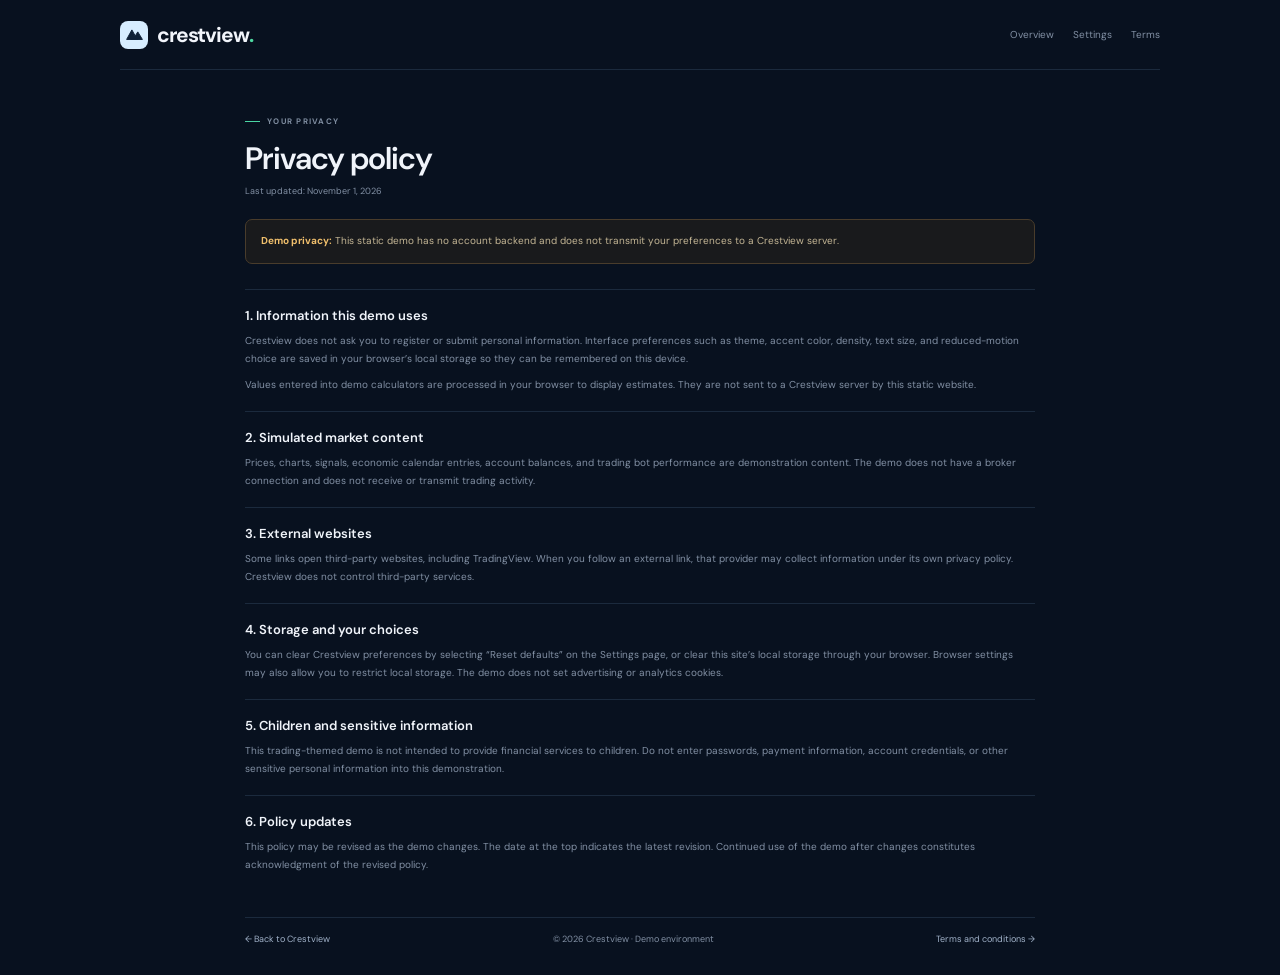
==== privacy.html @ 47ad10ec "Add files via upload" ====
<!DOCTYPE html>
<html lang="en">
<head><meta charset="UTF-8"><meta name="viewport" content="width=device-width, initial-scale=1.0"><meta name="theme-color" content="#08111f"><meta name="description" content="Crestview demo website privacy policy."><title>Privacy Policy — Crestview</title><link rel="preconnect" href="https://fonts.googleapis.com"><link rel="preconnect" href="https://fonts.gstatic.com" crossorigin><link href="https://fonts.googleapis.com/css2?family=DM+Mono:wght@400;500&family=DM+Sans:wght@400;500;600;700&display=swap" rel="stylesheet"><link rel="stylesheet" href="styles.css"><link rel="stylesheet" href="pages.css"><script src="theme.js"></script></head>
<body class="legal-page"><header class="legal-header"><a class="brand" href="index.html"><span class="brand-mark" aria-hidden="true"><svg viewBox="0 0 32 32"><path d="M4 23.5 12 9l5.1 9.1L21 12l7 11.5H4Z"/><path d="M10 23.5h12"/></svg></span><span>crestview<span class="brand-period">.</span></span></a><nav aria-label="Legal navigation"><a href="index.html">Overview</a><a href="settings.html">Settings</a><a href="terms.html">Terms</a></nav></header><main class="legal-content"><div class="eyebrow"><span class="eyebrow-line"></span> YOUR PRIVACY</div><h1>Privacy policy</h1><p class="legal-updated">Last updated: November 1, 2026</p><div class="legal-notice"><strong>Demo privacy:</strong> This static demo has no account backend and does not transmit your preferences to a Crestview server.</div>
<section><h2>1. Information this demo uses</h2><p>Crestview does not ask you to register or submit personal information. Interface preferences such as theme, accent color, density, text size, and reduced-motion choice are saved in your browser’s local storage so they can be remembered on this device.</p><p>Values entered into demo calculators are processed in your browser to display estimates. They are not sent to a Crestview server by this static website.</p></section>
<section><h2>2. Simulated market content</h2><p>Prices, charts, signals, economic calendar entries, account balances, and trading bot performance are demonstration content. The demo does not have a broker connection and does not receive or transmit trading activity.</p></section>
<section><h2>3. External websites</h2><p>Some links open third-party websites, including TradingView. When you follow an external link, that provider may collect information under its own privacy policy. Crestview does not control third-party services.</p></section>
<section><h2>4. Storage and your choices</h2><p>You can clear Crestview preferences by selecting “Reset defaults” on the Settings page, or clear this site’s local storage through your browser. Browser settings may also allow you to restrict local storage. The demo does not set advertising or analytics cookies.</p></section>
<section><h2>5. Children and sensitive information</h2><p>This trading-themed demo is not intended to provide financial services to children. Do not enter passwords, payment information, account credentials, or other sensitive personal information into this demonstration.</p></section>
<section><h2>6. Policy updates</h2><p>This policy may be revised as the demo changes. The date at the top indicates the latest revision. Continued use of the demo after changes constitutes acknowledgment of the revised policy.</p></section>
<footer class="legal-footer"><a href="index.html">← Back to Crestview</a><span>© 2026 Crestview · Demo environment</span><a href="terms.html">Terms and conditions →</a></footer></main></body></html>
---- styles.css ----
@font-face {
  font-family: "Oceanwide";
  src: local("Oceanwide"), local("Oceanwide Regular");
  font-style: normal;
  font-weight: 100 900;
  font-display: swap;
}

:root {
  color-scheme: dark;
  --page: #08111f;
  --sidebar: #0a1422;
  --panel: #0e1929;
  --panel-raised: #111f31;
  --border: #1b2a3d;
  --text: #f0f4fa;
  --muted: #8290a4;
  --subtle: #5e6d80;
  --green: #39d6a0;
  --red: #ff7180;
  --blue: #7999ff;
  --violet: #ad8bff;
  --accent: #51d6a6;
  --chart-grid: rgba(120,140,165,.16);
  --font-scale: 1;
  font-family: "Oceanwide", "DM Sans", sans-serif;
  font-synthesis: none;
  text-rendering: optimizeLegibility;
}

* { box-sizing: border-box; }
html { min-width: 320px; scroll-behavior: smooth; scroll-padding-top: 24px; }
body { margin: 0; background: var(--page); color: var(--text); font-size: calc(13px * var(--font-scale)); -webkit-font-smoothing: antialiased; }
button, input, select { font: inherit; }
button { color: inherit; }
a { color: inherit; text-decoration: none; }
button:focus-visible, a:focus-visible, input:focus-visible, select:focus-visible { outline: 2px solid #6c8fff; outline-offset: 3px; }

.app-shell { min-height: 100vh; }
.sidebar { position: fixed; inset: 0 auto 0 0; z-index: 20; display: flex; flex-direction: column; width: 248px; overflow-x: hidden; overflow-y: auto; overscroll-behavior-y: contain; -webkit-overflow-scrolling: touch; padding: 27px 16px 13px; border-right: 1px solid #172437; background: var(--sidebar); }
.brand { display: flex; align-items: center; gap: 9px; width: fit-content; margin: 0 0 44px 7px; color: #f2f5fb; font-size: 21px; font-weight: 700; letter-spacing: -1.15px; }
.brand-mark { display: grid; width: 28px; height: 28px; place-items: center; border-radius: 8px; background: #d7edff; }
.brand-mark svg { width: 21px; fill: #102137; stroke: #102137; stroke-width: 1.5; stroke-linejoin: round; }
.brand-mark svg path:last-child { fill: none; stroke-width: 1.2; }
.brand-period { color: #4ed9a2; }
.workspace-label, .section-kicker, .card-heading, .eyebrow { color: #7f8da0; font-size: 9px; font-weight: 700; letter-spacing: 1.05px; }
.workspace-label { display: flex; justify-content: space-between; align-items: center; padding: 0 10px; }
.side-nav { display: grid; gap: 4px; margin: 12px 0 23px; }
.nav-link { position: relative; display: flex; align-items: center; gap: 12px; height: 39px; padding: 0 11px; border-radius: 7px; color: #8997aa; font-size: 12px; transition: background .18s, color .18s; }
.nav-link:hover, .nav-link.active { background: #142237; color: #f0f4fb; }
.nav-link.active::before { position: absolute; top: 10px; bottom: 10px; left: 0; width: 2px; border-radius: 3px; background: var(--accent); content: ""; }
.nav-icon { display: grid; width: 16px; place-items: center; color: #8797ab; font-size: 16px; }
.nav-link.active .nav-icon { color: var(--accent); }
.nav-count { margin-left: auto; padding: 2px 6px; border-radius: 9px; background: #1b2c43; color: #a7b3c2; font-size: 10px; }
.nav-dot { width: 5px; height: 5px; margin-left: auto; border-radius: 50%; background: #52d8a6; }
.sidebar-divider { height: 1px; margin: 0 7px 21px; background: #1b2a3d; }
.watch-add, .more-button { border: 0; background: none; color: #8392a6; cursor: pointer; font-size: 17px; }
.side-watchlist { display: grid; gap: 4px; margin-top: 9px; }
.watch-item { display: flex; align-items: center; gap: 9px; width: 100%; padding: 8px 7px; border: 0; border-radius: 7px; background: transparent; text-align: left; cursor: pointer; }
.watch-item:hover, .watch-item.selected { background: #121f31; }
.currency-icon { display: grid; flex: 0 0 29px; width: 29px; height: 29px; place-items: center; border: 1px solid rgba(255,255,255,.07); border-radius: 50%; font-family: "DM Sans", sans-serif; font-size: 13px; font-weight: 700; }
.currency-icon.blue { background: #162d4d; color: #8db4ff; }
.currency-icon.purple { background: #302441; color: #d1a2fc; }
.currency-icon.gold { background: #3a3020; color: #f4c767; font-size: 10px; }
.currency-icon.orange { background: #3a2a20; color: #ffa65a; }
.watch-copy { display: grid; gap: 3px; min-width: 0; }
.watch-copy strong { font-size: 11px; font-weight: 600; }
.watch-copy small { overflow: hidden; color: #748399; font-size: 9px; text-overflow: ellipsis; white-space: nowrap; }
.watch-price { margin-left: auto; color: #9daabc; font-family: "DM Mono", monospace; font-size: 10px; }
.sidebar-spacer { flex: 1 0 22px; }
.plan-card { padding: 14px 13px 13px; border: 1px solid #263857; border-radius: 9px; background: radial-gradient(ellipse at 100% 0, #263355 0, #142238 52%, #111d2d 100%); }
.plan-top { display: flex; align-items: center; gap: 6px; color: #a9b5d3; font-size: 8px; font-weight: 700; letter-spacing: 1px; }
.plan-spark { color: #b7a0ff; font-size: 14px; }
.plan-card p { margin: 10px 0 12px; color: #eef0f7; font-size: 12px; font-weight: 600; line-height: 1.5; }
.plan-button { display: flex; justify-content: space-between; width: 100%; padding: 8px 9px; border: 1px solid #425072; border-radius: 5px; background: #202c47; color: #e4e7f2; font-size: 10px; cursor: pointer; }
.profile-button { display: flex; align-items: center; gap: 9px; margin-top: 12px; padding: 9px 5px; border: 0; border-top: 1px solid #1b2a3d; background: transparent; text-align: left; cursor: pointer; }
.avatar, .top-avatar { display: grid; flex: 0 0 31px; width: 31px; height: 31px; place-items: center; border-radius: 50%; background: linear-gradient(140deg, #5c718c, #293d59); color: #e8f0fa; font-size: 10px; font-weight: 700; }
.profile-copy { display: grid; gap: 3px; }
.profile-copy strong { font-size: 10px; font-weight: 600; }
.profile-copy small { color: #8190a4; font-size: 9px; }
.profile-menu { margin-left: auto; color: #91a0b3; font-size: 20px; letter-spacing: 1px; }

.main-content { min-height: 100vh; margin-left: 248px; }
.topbar { position: sticky; top: 0; z-index: 10; display: flex; align-items: center; justify-content: space-between; height: 61px; padding: 0 34px; border-bottom: 1px solid #172437; background: rgba(8,17,31,.94); backdrop-filter: blur(12px); }
.breadcrumb { color: #8090a4; font-size: 11px; }
.breadcrumb span { padding: 0 9px; color: #415168; }
.breadcrumb strong { color: #e5eaf2; font-weight: 500; }
.topbar-actions { display: flex; align-items: center; gap: 19px; }
.market-status { display: flex; align-items: center; gap: 7px; color: #9ba9b9; font-size: 10px; }
.live-pulse { position: relative; width: 6px; height: 6px; border-radius: 50%; background: #40d6a2; }
.live-pulse::after { position: absolute; inset: -3px; border: 1px solid rgba(64,214,162,.35); border-radius: 50%; content: ""; animation: pulse 2s infinite; }
.demo-pulse { width: 6px; height: 6px; border-radius: 50%; background: #e6b45e; }
@keyframes pulse { 0% { transform: scale(.7); opacity: .8; } 100% { transform: scale(1.7); opacity: 0; } }
.icon-button { position: relative; border: 0; background: transparent; color: #a1afc0; font-size: 18px; cursor: pointer; }
.notification-badge { position: absolute; top: 1px; right: 0; width: 5px; height: 5px; border-radius: 50%; background: #ff7284; }
.top-avatar { width: 27px; height: 27px; min-width: 27px; border: 1px solid #51637c; cursor: pointer; }
.mobile-menu { display: none; border: 0; background: transparent; color: var(--text); font-size: 19px; }
.page-content { max-width: 1540px; margin: 0 auto; padding: 31px 34px 18px; }
.page-heading { display: flex; align-items: center; justify-content: space-between; margin-bottom: 22px; }
.eyebrow { display: flex; align-items: center; gap: 7px; font-size: 8px; letter-spacing: 1.25px; }
.eyebrow-line { width: 15px; height: 1px; background: #4ad6a4; }
h1, h2, h3, p { margin-top: 0; }
h1 { margin: 9px 0 6px; font-size: clamp(24px, 2.3vw, 29px); font-weight: 600; letter-spacing: -1.1px; }
.wave { color: #d5ad72; font-size: 19px; }
.subtitle { margin: 0; color: #8290a4; font-size: 11px; }
.outline-button { display: flex; align-items: center; gap: 8px; padding: 9px 12px; border: 1px solid #283951; border-radius: 6px; background: #101c2c; color: #bac5d2; font-size: 10px; cursor: pointer; transition: background .2s, border-color .2s; }
.outline-button:hover { border-color: #506688; background: #16243a; }
.refresh-icon { font-size: 15px; }
.summary-grid { display: grid; grid-template-columns: 1.25fr 1fr 1fr 1fr; gap: 12px; margin-bottom: 15px; }
.summary-card, .panel { min-width: 0; border: 1px solid var(--border); border-radius: 9px; background: var(--panel); }
.summary-card { position: relative; overflow: hidden; min-height: 128px; padding: 15px 16px; }
.balance-card { background: linear-gradient(115deg, #102436, #0e1929 74%); }
.card-heading { display: flex; align-items: center; justify-content: space-between; font-size: 8px; letter-spacing: .9px; }
.more-button { padding: 0 2px; line-height: 10px; }
.balance-line { display: flex; align-items: center; gap: 10px; margin-top: 13px; }
.balance-line > strong { font-family: "DM Mono", monospace; font-size: 25px; font-weight: 500; letter-spacing: -1.3px; }
.balance-line > strong span { color: #b3bfce; font-size: 16px; }
.change-pill { padding: 4px 6px; border-radius: 4px; background: rgba(53,211,154,.1); font-size: 9px; }
.positive, .positive-text { color: var(--green) !important; }
.balance-note { margin-top: 4px; color: #55d5a5; font-family: "DM Mono", monospace; font-size: 9px; }
.balance-note span { color: #73859a; font-family: "Oceanwide", "DM Sans", sans-serif; }
.sparkline { position: absolute; right: 13px; bottom: 8px; left: 13px; height: 28px; opacity: .6; }
.sparkline svg { width: 100%; height: 100%; overflow: visible; }
.sparkline path { fill: none; stroke: #46d3a5; stroke-width: 1.5; vector-effect: non-scaling-stroke; }
.metric-value { margin-top: 20px; font-family: "DM Mono", monospace; font-size: 25px; font-weight: 500; letter-spacing: -.8px; }
.decimal { color: #a1afbd; font-size: 16px; }
.metric-footer { display: flex; align-items: center; gap: 8px; margin-top: 9px; }
.mini-tag { padding: 3px 6px; border-radius: 3px; background: rgba(53,211,154,.09); color: #62d9ad; font-size: 8px; }
.metric-muted { color: #78889b; font-size: 9px; }
.card-icon { display: grid; width: 21px; height: 21px; place-items: center; border-radius: 5px; font-size: 13px; }
.green-icon { background: #142c2b; color: #56d6a6; }
.violet-icon { background: #28223b; color: #b49bff; }
.change-text { color: #56d7a6; font-size: 9px; }
.violet-tag { background: #28233a; color: #b19dff; }
.market-layout { display: grid; grid-template-columns: minmax(0, 1fr) 260px; gap: 12px; margin-bottom: 15px; }
.panel { padding: 16px; }
.panel-heading { display: flex; align-items: center; justify-content: space-between; gap: 12px; }
.panel-heading h2 { margin: 5px 0 0; font-size: 14px; font-weight: 600; letter-spacing: -.2px; }
.instrument { display: flex; align-items: center; gap: 10px; }
.large-icon { width: 35px; height: 35px; font-size: 16px; }
.instrument-name { display: flex; align-items: center; gap: 8px; }
.instrument-name h2 { margin: 0; font-size: 14px; }
.instrument-badge { padding: 3px 5px; border: 1px solid #263750; border-radius: 3px; color: #92a4bc; font-size: 8px; }
.instrument-description { margin-top: 4px; color: #8290a4; font-size: 9px; }
.chart-tools { display: flex; align-items: center; gap: 13px; }
.timeframes { display: flex; gap: 2px; padding: 3px; border-radius: 5px; background: #101e30; }
.timeframes button { padding: 5px 7px; border: 0; border-radius: 3px; background: transparent; color: #8090a4; font-size: 9px; cursor: pointer; }
.timeframes button:hover, .timeframes button.selected { background: #253650; color: #e1e9f4; }
.chart-link { display: flex; align-items: center; gap: 4px; color: #a6b6cb; font-size: 9px; white-space: nowrap; }
.chart-link:hover { color: #8fabff; }
.quote-row { display: flex; align-items: baseline; gap: 8px; margin: 17px 0 5px; }
.quote-row > strong { font-family: "DM Mono", monospace; font-size: 20px; font-weight: 500; }
.quote-change { color: var(--green); font-family: "DM Mono", monospace; font-size: 9px; }
.quote-label { color: #718198; font-size: 9px; }
.chart-updated { display: flex; align-items: center; gap: 6px; margin-left: auto; color: #77869a; font-size: 8px; letter-spacing: .7px; }
.chart-updated .live-pulse { width: 5px; height: 5px; }
.chart-wrap { position: relative; height: 207px; padding: 7px 0 20px 37px; }
#price-chart { display: block; width: 100%; height: 100%; }
.chart-y-labels { position: absolute; top: 9px; bottom: 22px; left: 0; display: flex; flex-direction: column; justify-content: space-between; color: #69798e; font-family: "DM Mono", monospace; font-size: 8px; }
.chart-x-labels { position: absolute; right: 2px; bottom: 0; left: 37px; display: flex; justify-content: space-between; color: #69798e; font-family: "DM Mono", monospace; font-size: 8px; }
.chart-tooltip { position: absolute; z-index: 2; display: none; padding: 5px 7px; border: 1px solid #344760; border-radius: 4px; background: #17273a; color: #e5edf8; font-family: "DM Mono", monospace; font-size: 9px; pointer-events: none; }
.chart-footer { display: flex; align-items: center; gap: 13px; margin-top: 7px; color: #78879b; font-size: 8px; }
.chart-footer > span:first-child { display: flex; align-items: center; gap: 5px; color: #a8b7c8; }
.legend-dot { width: 6px; height: 6px; border-radius: 50%; background: #55dda9; }
.expand-chart { margin-left: auto; border: 0; background: transparent; color: #7f8da0; font-size: 15px; cursor: pointer; }
.sentiment-panel { padding: 16px 15px 13px; }
.sentiment-panel .panel-heading h2 { font-size: 12px; }
.live-label { display: flex; align-items: center; gap: 6px; color: #59d6a6; font-size: 8px; letter-spacing: .7px; }
.live-label .live-pulse { width: 5px; height: 5px; }
.live-label.demo-label { color: #e6b45e; }
.sentiment-score { margin-top: 19px; text-align: center; }
.score-number { color: #e9f0f9; font-family: "DM Mono", monospace; font-size: 29px; letter-spacing: -1px; }
.score-number span { color: #65768c; font-size: 11px; letter-spacing: 0; }
.sentiment-state { display: inline-block; margin-top: 3px; padding: 3px 8px; border-radius: 10px; background: rgba(55,209,155,.11); color: #5cdaa9; font-size: 9px; }
.sentiment-score p { margin: 7px 0 12px; color: #8290a4; font-size: 9px; }
.sentiment-meter { height: 5px; overflow: hidden; border-radius: 5px; background: linear-gradient(90deg, #e36975 0%, #e6a957 40%, #9da36c 65%, #45cf9d 100%); }
.sentiment-meter span { display: block; width: 72%; height: 100%; margin-left: 0; border-right: 2px solid #f1f5fc; }
.meter-labels { display: flex; justify-content: space-between; margin-top: 5px; color: #6f7e91; font-size: 8px; }
.sentiment-divider { height: 1px; margin: 12px 0; background: #1c2a3d; }
.signal-strength { display: flex; align-items: center; justify-content: space-between; }
.signal-strength > div:first-child { display: grid; gap: 4px; }
.signal-strength strong { color: #e3eaf3; font-size: 10px; font-weight: 500; }
.strength-bars { display: flex; align-items: end; gap: 3px; height: 15px; }
.strength-bars i { width: 5px; height: 8px; border-radius: 2px; background: #4cd4a4; }
.strength-bars i:nth-child(2) { height: 11px; }.strength-bars i:nth-child(3) { height: 14px; }.strength-bars i:nth-child(4) { height: 11px; }.strength-bars i.muted { height: 8px; background: #28374a; }
.sentiment-stat { display: flex; align-items: center; justify-content: space-between; margin-top: 13px; color: #8290a4; font-size: 9px; }
.sentiment-stat strong { color: #cbd4df; font-size: 9px; font-weight: 500; }
.green-dot { display: inline-block; width: 5px; height: 5px; border-radius: 50%; background: #4bd4a3; }
.volatility { color: #e9b869 !important; }
.text-link { padding: 0; border: 0; background: transparent; color: #97abff; font-size: 9px; cursor: pointer; }
.text-link:hover { color: #c2ceff; }
.sentiment-panel > .text-link { display: flex; align-items: center; justify-content: space-between; width: 100%; margin-top: 15px; padding-top: 12px; border-top: 1px solid #1c2a3d; }
.lower-grid { display: grid; grid-template-columns: minmax(0, 1.5fr) minmax(300px, .95fr); gap: 12px; margin-bottom: 15px; }
.markets-panel, .signals-panel { min-height: 250px; }
.compact-link { white-space: nowrap; }
.market-table-wrap { overflow-x: auto; }
.market-table { width: 100%; min-width: 490px; margin-top: 15px; border-collapse: collapse; text-align: left; }
.market-table th { padding: 0 8px 9px; border-bottom: 1px solid #1c2a3d; color: #75859a; font-size: 8px; font-weight: 600; letter-spacing: .6px; }
.market-table th:first-child, .market-table td:first-child { padding-left: 0; }
.market-table td { height: 42px; padding: 4px 8px; border-bottom: 1px solid #19273a; color: #d2dce8; font-size: 9px; white-space: nowrap; }
.market-table tr:last-child td { border-bottom: 0; }
.table-instrument { display: flex; align-items: center; gap: 8px; }
.table-instrument .currency-icon { flex-basis: 25px; width: 25px; height: 25px; font-size: 11px; }
.table-instrument > span:last-child { display: grid; gap: 3px; }
.table-instrument strong { font-size: 9px; font-weight: 600; }
.table-instrument small { color: #78889b; font-size: 8px; }
.mono { font-family: "DM Mono", monospace; }
.negative-text { color: var(--red) !important; }
.table-spark { font-family: "DM Mono", monospace; font-size: 14px; letter-spacing: -2px; }
.green-spark { color: #4bcfa0; }.red-spark { color: #ef7885; }
.row-arrow { border: 0; background: transparent; color: #77879b; cursor: pointer; }
.row-arrow:hover { color: #abc0ff; }
.data-disclaimer { margin-top: 3px; color: #69798e; font-size: 8px; }
.signals-count { display: grid; width: 20px; height: 20px; place-items: center; border-radius: 50%; background: #202d43; color: #b3c0d0; font-family: "DM Mono", monospace; font-size: 9px; }
.signal-list { margin-top: 13px; }
.signal-item { display: flex; align-items: center; gap: 9px; padding: 10px 0; border-bottom: 1px solid #1b293b; }
.signal-direction { display: grid; width: 35px; height: 21px; place-items: center; border-radius: 4px; font-size: 8px; font-weight: 700; letter-spacing: .4px; }
.signal-direction.buy { background: rgba(49,203,146,.12); color: #55d6a4; }
.signal-direction.sell { background: rgba(244,103,121,.12); color: #ff8290; }
.signal-copy { display: grid; gap: 4px; }
.signal-copy strong { font-size: 9px; font-weight: 600; }
.signal-copy small { color: #7e8da1; font-size: 8px; }
.signal-confidence { display: grid; gap: 3px; margin-left: auto; color: #c8d4e2; font-family: "DM Mono", monospace; font-size: 9px; text-align: right; }
.signal-confidence small { color: #728198; font-family: "Oceanwide", "DM Sans", sans-serif; font-size: 8px; }
.lock-icon { color: #a58dff; }
.unlock-button { margin-left: auto; padding: 5px 8px; border: 1px solid #3c365c; border-radius: 4px; background: #241f39; color: #b6a3ff; font-size: 8px; cursor: pointer; }
.signals-bottom { display: flex; align-items: center; justify-content: space-between; margin-top: 10px; color: #708096; font-size: 8px; }
.tools-grid { display: grid; grid-template-columns: minmax(0, 1fr) minmax(0, 1fr); gap: 12px; margin-bottom: 15px; }
.calculator-panel, .events-panel { min-height: 242px; }
.tool-icon { display: grid; width: 25px; height: 25px; place-items: center; border: 1px solid #29394e; border-radius: 6px; color: #9bb0ff; }
.panel-description { margin: 7px 0 0; color: #7e8da1; font-size: 9px; }
.calculator-fields { display: grid; grid-template-columns: repeat(4, minmax(0,1fr)); gap: 9px; margin-top: 18px; }
.calculator-fields label { display: grid; gap: 7px; color: #8795a8; font-size: 8px; }
.input-wrap, .select-wrap { display: flex; align-items: center; height: 32px; padding: 0 8px; border: 1px solid #28384d; border-radius: 5px; background: #0b1523; color: #91a0b4; font-family: "DM Mono", monospace; font-size: 9px; }
.input-wrap:focus-within, .select-wrap:focus-within { border-color: #718aff; }
.input-wrap input { width: 100%; min-width: 0; border: 0; outline: 0; background: transparent; color: #e4ebf4; font-family: "DM Mono", monospace; font-size: 10px; }
.input-wrap input::-webkit-inner-spin-button { appearance: none; }
.input-wrap input[type=number] { -moz-appearance: textfield; }
.select-wrap select { width: 100%; border: 0; outline: 0; appearance: none; background: transparent; color: #e4ebf4; font-family: "DM Mono", monospace; font-size: 9px; }
.select-wrap select option { background: #0e1929; }
.calc-result { display: flex; align-items: center; justify-content: space-between; margin-top: 14px; padding: 11px 12px; border: 1px solid #22354b; border-radius: 6px; background: #101f30; }
.calc-result > div { display: grid; gap: 4px; }
.calc-result span { color: #8594a8; font-size: 7px; font-weight: 600; letter-spacing: .7px; }
.calc-result strong { color: #ecf2f8; font-family: "DM Mono", monospace; font-size: 17px; font-weight: 500; }
.calc-result strong small { color: #9eacbd; font-family: "Oceanwide", "DM Sans", sans-serif; font-size: 9px; }
.calc-result .risk-result { text-align: right; }
.risk-result strong { color: #ffc370; font-size: 14px; }
.calc-note { margin-top: 8px; color: #68788d; font-size: 8px; }
.calendar-date { padding: 6px 8px; border: 1px solid #27374c; border-radius: 4px; background: #111e2e; color: #b6c1cf; font-size: 8px; letter-spacing: .4px; cursor: pointer; }
.calendar-date span { padding-left: 6px; color: #7c8ca0; }
.event-list { margin-top: 16px; }
.event-item { display: grid; grid-template-columns: 40px 6px minmax(0,1fr) auto; align-items: center; gap: 10px; min-height: 49px; border-bottom: 1px solid #1c2a3c; }
.event-item:last-child { border-bottom: 0; }
.event-time { display: grid; gap: 3px; }
.event-time strong { color: #dce5ef; font-family: "DM Mono", monospace; font-size: 9px; font-weight: 500; }
.event-time small { color: #708097; font-size: 8px; }
.impact-dot { width: 6px; height: 6px; border-radius: 50%; }
.high-impact { background: #ff7982; box-shadow: 0 0 7px rgba(255,121,130,.4); }
.medium-impact { background: #efb85e; }
.event-copy { display: grid; gap: 4px; min-width: 0; }
.event-copy strong { overflow: hidden; color: #cbd5e1; font-size: 9px; font-weight: 500; text-overflow: ellipsis; white-space: nowrap; }
.event-copy small { color: #74849a; font-size: 8px; }
.event-copy small span { padding: 0 3px; color: #45556b; }
.event-impact { font-size: 8px; white-space: nowrap; }
.high-text { color: #f1868e; }.medium-text { color: #e9bc6e; }
.event-disclaimer { margin-top: 5px; color: #69798e; font-size: 8px; }
.bots-panel { margin-bottom: 14px; padding: 16px; }
.bots-panel .panel-heading { align-items: flex-start; }
.bots-panel .panel-description { margin-top: 6px; }
.small-outline { padding: 7px 9px; white-space: nowrap; }
.bot-cards { display: grid; grid-template-columns: repeat(3,minmax(0,1fr)); gap: 10px; margin-top: 14px; }
.bot-card { padding: 13px; border: 1px solid #213148; border-radius: 7px; background: #101d2d; }
.bot-card-top { display: flex; align-items: center; justify-content: space-between; }
.bot-avatar { display: grid; width: 28px; height: 28px; place-items: center; border-radius: 7px; font-size: 15px; }
.bot-blue { background: #1c3045; color: #72d9c0; }.bot-violet { background: #2b2541; color: #b39bff; }
.bot-status { display: flex; align-items: center; gap: 5px; font-size: 7px; font-weight: 700; letter-spacing: .6px; }
.bot-status i { width: 5px; height: 5px; border-radius: 50%; background: #42d1a0; }
.bot-status.paused { color: #8492a5; }.bot-status.paused i { background: #738196; }
.bot-status.running { color: #54d4a3; }
.bot-card h3 { margin: 11px 0 5px; font-size: 11px; font-weight: 600; }
.bot-card > p { min-height: 27px; margin: 0; color: #7e8da1; font-size: 8px; line-height: 1.5; }
.bot-stats { display: flex; gap: 25px; margin-top: 12px; padding: 9px 0; border-top: 1px solid #1e2d41; border-bottom: 1px solid #1e2d41; }
.bot-stats > span { display: grid; gap: 4px; color: #74849a; font-size: 7px; letter-spacing: .4px; }
.bot-stats strong { color: #cdd7e3; font-family: "DM Mono", monospace; font-size: 9px; font-weight: 500; letter-spacing: 0; }
.bot-card-footer { display: flex; align-items: center; justify-content: space-between; margin-top: 9px; }
.bot-tag { color: #8998ac; font-size: 7px; letter-spacing: .4px; }
.bot-toggle { position: relative; width: 28px; height: 15px; padding: 0; border: 1px solid #34455b; border-radius: 10px; background: #1b293b; cursor: pointer; transition: background .2s; }
.bot-toggle i { position: absolute; top: 2px; left: 2px; width: 9px; height: 9px; border-radius: 50%; background: #a5b1c0; transition: transform .2s, background .2s; }
.bot-toggle.on { border-color: #35bd8e; background: #187b60; }
.bot-toggle.on i { transform: translateX(12px); background: white; }
.bot-add-card { display: flex; flex-direction: column; align-items: center; justify-content: center; min-height: 182px; padding: 14px; border: 1px dashed #35445a; border-radius: 7px; background: transparent; text-align: center; cursor: pointer; transition: background .2s, border-color .2s; }
.bot-add-card:hover { border-color: #738aff; background: #121e31; }
.bot-add-card > span:first-child { display: grid; width: 28px; height: 28px; margin-bottom: 8px; place-items: center; border-radius: 50%; background: #1c2a40; color: #a8bbff; font-size: 18px; }
.bot-add-card strong { font-size: 9px; font-weight: 600; }
.bot-add-card small { margin-top: 5px; color: #7d8ca0; font-size: 8px; }
.bot-add-card .bot-add-link { margin-top: 12px; color: #a9baff; font-size: 8px; }
.page-footer { display: flex; align-items: center; justify-content: space-between; padding: 8px 2px 0; color: #65758a; font-size: 8px; }
.demo-footer { display: flex; align-items: center; gap: 5px; color: #7e8da0; }
.demo-footer i { width: 5px; height: 5px; border-radius: 50%; background: #e5b35b; }
.toast { position: fixed; z-index: 50; right: 24px; bottom: 22px; max-width: min(360px,calc(100vw - 32px)); padding: 11px 15px; transform: translateY(15px); border: 1px solid #31445c; border-radius: 7px; background: #142337; color: #e6edf6; font-size: 11px; opacity: 0; pointer-events: none; transition: opacity .2s, transform .2s; }
.toast.show { transform: translateY(0); opacity: 1; }
.modal-backdrop { position: fixed; inset: 0; z-index: 40; display: grid; place-items: center; padding: 20px; background: rgba(3,8,15,.74); opacity: 0; pointer-events: none; transition: opacity .2s; }
.modal-backdrop.open { opacity: 1; pointer-events: auto; }
.modal { position: relative; width: min(420px,100%); padding: 28px; transform: translateY(10px); border: 1px solid #293b53; border-radius: 12px; background: radial-gradient(ellipse at 90% 0,#1d2b48 0,#111d2d 48%,#0e1929 100%); text-align: center; transition: transform .2s; }
.modal-backdrop.open .modal { transform: translateY(0); }
.modal-close { position: absolute; top: 11px; right: 13px; border: 0; background: transparent; color: #9ba9ba; font-size: 22px; cursor: pointer; }
.modal-symbol { display: grid; width: 42px; height: 42px; margin: 0 auto 14px; place-items: center; border: 1px solid #3b4263; border-radius: 12px; background: #232640; color: #c1a8ff; font-size: 21px; }
.modal .section-kicker { color: #a9b6cf; }
.modal h2 { margin: 9px 0; font-size: 19px; letter-spacing: -.4px; }
.modal p { margin: 0 auto; max-width: 320px; color: #91a0b4; font-size: 11px; line-height: 1.7; }
.modal-actions { display: grid; gap: 8px; margin-top: 21px; }
.primary-button { display: flex; align-items: center; justify-content: space-between; padding: 11px 13px; border: 1px solid #7188ff; border-radius: 6px; background: #576fe0; color: #fff; font-size: 10px; cursor: pointer; }
.primary-button:hover { background: #657df0; }
.modal-secondary { padding: 8px; border: 0; background: transparent; color: #94a3b7; font-size: 10px; cursor: pointer; }
.modal-footnote { display: block; margin-top: 14px; color: #69798e; font-size: 8px; }
body.chart-expanded .chart-panel { position: fixed; inset: 5vh 5vw; z-index: 30; display: flex; flex-direction: column; box-shadow: 0 20px 80px #000b; }
body.chart-expanded .chart-wrap { flex: 1; min-height: 0; }
body.chart-expanded::after { position: fixed; inset: 0; z-index: 25; background: #030811cc; content: ""; }

@media (min-width: 1500px) {
  .page-content { padding-right: 42px; padding-left: 42px; }
  .chart-wrap { height: 225px; }
}
@media (max-width: 1190px) {
  .sidebar { width: 220px; }
  .main-content { margin-left: 220px; }
  .page-content { padding-right: 24px; padding-left: 24px; }
  .topbar { padding-right: 24px; padding-left: 24px; }
  .market-layout { grid-template-columns: minmax(0,1fr) 235px; }
  .summary-grid { gap: 9px; }
  .summary-card { padding-right: 12px; padding-left: 12px; }
  .calculator-fields { gap: 6px; }
}
@media (max-width: 980px) {
  .market-layout { grid-template-columns: minmax(0,1fr) 220px; }
  .lower-grid { grid-template-columns: minmax(0,1fr); }
  .signals-panel { min-height: 0; }
  .signal-list { display: grid; grid-template-columns: repeat(3,minmax(0,1fr)); gap: 12px; }
  .signal-item { align-items: flex-start; flex-wrap: wrap; border-bottom: 0; }
  .signal-confidence { margin-left: 0; }
  .unlock-button { margin-left: 0; }
  .signals-bottom { padding-top: 9px; border-top: 1px solid #1b293b; }
  .calculator-fields { grid-template-columns: repeat(2,minmax(0,1fr)); }
  .bot-cards { grid-template-columns: repeat(2,minmax(0,1fr)); }
  .bot-add-card { min-height: 170px; }
}
@media (max-width: 740px) {
  .sidebar { width: 248px; transform: translateX(-100%); transition: transform .22s ease; box-shadow: 10px 0 40px #0006; }
  .sidebar.open { transform: translateX(0); }
  .main-content { margin-left: 0; }
  .mobile-menu { display: block; }
  .topbar { height: 56px; padding: 0 17px; }
  .breadcrumb { margin-right: auto; margin-left: 12px; }
  .topbar-actions { gap: 12px; }
  .market-status { font-size: 0; }
  .market-status .live-pulse { width: 7px; height: 7px; }
  .page-content { padding: 25px 17px 16px; }
  .summary-grid { grid-template-columns: repeat(2,minmax(0,1fr)); }
  .market-layout { grid-template-columns: minmax(0,1fr); }
  .sentiment-panel { display: grid; grid-template-columns: 1fr 1fr; column-gap: 16px; }
  .sentiment-panel .panel-heading, .sentiment-panel .sentiment-score, .sentiment-panel .sentiment-meter, .sentiment-panel .meter-labels, .sentiment-panel .sentiment-divider, .sentiment-panel > .text-link { grid-column: 1 / -1; }
  .sentiment-score { margin-top: 13px; }
  .sentiment-divider { margin: 9px 0; }
  .sentiment-stat { margin-top: 9px; }
  .sentiment-panel > .text-link { margin-top: 11px; }
  .lower-grid { grid-template-columns: minmax(0,1fr); }
  .tools-grid { grid-template-columns: minmax(0,1fr); }
}
@media (max-width: 520px) {
  .page-heading { align-items: flex-start; gap: 10px; }
  .page-heading > .outline-button { flex: 0 0 auto; margin-top: 4px; padding: 8px; font-size: 0; }
  .page-heading > .outline-button .refresh-icon { font-size: 15px; }
  h1 { font-size: 22px; }
  .subtitle { max-width: 240px; line-height: 1.5; }
  .summary-grid { gap: 8px; }
  .summary-card { min-height: 117px; padding: 12px; }
  .card-heading { font-size: 7px; }
  .balance-line { gap: 5px; }
  .balance-line > strong { font-size: 21px; }
  .balance-line > strong span { font-size: 13px; }
  .metric-value { margin-top: 18px; font-size: 23px; }
  .metric-muted { font-size: 8px; }
  .panel { padding: 13px; }
  .chart-heading { align-items: flex-start; }
  .chart-tools { flex-direction: column; align-items: flex-end; gap: 8px; }
  .timeframes { padding: 2px; }
  .timeframes button { padding: 4px 5px; font-size: 8px; }
  .chart-link span { display: none; }
  .chart-wrap { height: 190px; }
  .quote-row { gap: 6px; }
  .quote-row > strong { font-size: 18px; }
  .quote-change { font-size: 8px; }
  .chart-footer { flex-wrap: wrap; }
  .signal-list { grid-template-columns: minmax(0,1fr); gap: 0; }
  .signal-item { align-items: center; flex-wrap: nowrap; border-bottom: 1px solid #1b293b; }
  .signal-confidence { margin-left: auto; }
  .unlock-button { margin-left: auto; }
  .calculator-fields { gap: 10px; }
  .event-item { grid-template-columns: 36px 6px minmax(0,1fr); gap: 7px; }
  .event-impact { display: none; }
  .bot-cards { grid-template-columns: minmax(0,1fr); }
  .bot-add-card { min-height: 150px; }
  .bots-panel .panel-heading { align-items: center; }
  .bots-panel .small-outline { padding: 7px; font-size: 0; }
  .bots-panel .small-outline span { font-size: 12px; }
  .page-footer { flex-wrap: wrap; gap: 8px; }
  .page-footer > span:nth-child(2) { order: 3; width: 100%; }
}
@media (prefers-reduced-motion: reduce) {
  *, *::before, *::after { scroll-behavior: auto !important; animation-duration: .01ms !important; animation-iteration-count: 1 !important; transition-duration: .01ms !important; }
}
---- pages.css ----
.breadcrumb a { color: #8090a4; }
.breadcrumb a:hover { color: #cad5e3; }
[hidden] { display: none !important; }
.demo-badge { display: flex; align-items: center; gap: 7px; padding: 7px 9px; border: 1px solid #3b3426; border-radius: 5px; background: #211e19; color: #e7bd72; font-size: 8px; font-weight: 700; letter-spacing: .65px; white-space: nowrap; }
.demo-badge i { width: 5px; height: 5px; border-radius: 50%; background: #e6b45e; }
.market-summary .metric-value { font-family: "Oceanwide", "DM Sans", sans-serif; font-size: 22px; letter-spacing: -.5px; }
.market-summary .metric-value.positive-text, .market-summary .metric-value.negative-text { font-family: "DM Mono", monospace; font-size: 21px; }
.demo-value { color: #e6b45e; }
.market-explorer, .signals-directory, .bots-page-panel, .bot-marketplace, .calendar-panel { margin-bottom: 15px; }
.market-search { display: flex; align-items: center; gap: 7px; width: min(230px, 42%); height: 32px; padding: 0 9px; border: 1px solid #28384d; border-radius: 5px; background: #0b1523; color: #8998ac; }
.market-search input { width: 100%; min-width: 0; border: 0; outline: 0; background: transparent; color: #e4ebf4; font-size: 9px; }
.market-search input::placeholder { color: #708097; }
.filter-row { display: flex; flex-wrap: wrap; align-items: center; gap: 7px; margin: 16px 0 12px; }
.filter-chip { display: flex; align-items: center; gap: 6px; padding: 7px 10px; border: 1px solid #25354a; border-radius: 5px; background: #101b2a; color: #94a2b5; font-size: 9px; cursor: pointer; transition: background .15s, border-color .15s, color .15s; }
.filter-chip:hover { border-color: #445a78; color: #dce5ef; }
.filter-chip.selected { border-color: #375446; background: #142920; color: #71dcb4; }
.filter-chip.selected { border-color: var(--accent); background: color-mix(in srgb, var(--accent) 12%, var(--panel)); color: var(--accent); }
.filter-chip span { color: #8190a4; font-family: "DM Mono", monospace; font-size: 8px; }
.full-market-table { min-width: 620px; margin-top: 5px; }
.full-market-table th, .full-market-table td { padding-right: 13px; padding-left: 13px; }
.full-market-table td { height: 54px; }
.data-disclaimer, .signal-disclaimer { margin: 13px 0 1px; color: #718198; font-size: 8px; line-height: 1.6; }
.signals-directory { padding-bottom: 14px; }
.signal-cards { display: grid; grid-template-columns: repeat(2,minmax(0,1fr)); gap: 11px; }
.signal-card { position: relative; overflow: hidden; min-height: 194px; padding: 13px; border: 1px solid #223248; border-radius: 7px; background: #101d2d; }
.signal-card-heading { display: flex; align-items: center; gap: 8px; }
.signal-time { color: #738399; font-size: 7px; letter-spacing: .3px; }
.signal-card .signal-confidence { margin-left: auto; }
.signal-card-title { display: flex; align-items: center; gap: 9px; margin-top: 13px; }
.signal-card-title .currency-icon { width: 28px; height: 28px; flex-basis: 28px; }
.signal-card-title h3 { margin: 0 0 4px; font-size: 11px; font-weight: 600; }
.signal-card-title p { margin: 0; color: #8795a8; font-size: 8px; }
.signal-card-title p span { color: #4a5a70; }
.signal-levels { display: grid; grid-template-columns: repeat(3,minmax(0,1fr)); gap: 8px; margin-top: 13px; padding: 10px 0; border-top: 1px solid #1f2e42; border-bottom: 1px solid #1f2e42; }
.signal-levels > div { display: grid; gap: 5px; min-width: 0; }
.signal-levels span { color: #728198; font-size: 7px; letter-spacing: .45px; }
.signal-levels strong { overflow: hidden; color: #cbd6e3; font-family: "DM Mono", monospace; font-size: 8px; font-weight: 400; text-overflow: ellipsis; white-space: nowrap; }
.signal-card-footer { display: flex; align-items: center; justify-content: space-between; margin-top: 9px; }
.signal-tag { padding: 4px 6px; border: 1px solid #293a4f; border-radius: 3px; color: #91a1b5; font-size: 7px; letter-spacing: .5px; }
.premium-label { margin-left: auto; color: #b7a3ff; font-size: 7px; font-weight: 700; letter-spacing: .5px; }
.locked-overlay { position: absolute; inset: 45px 0 38px; display: flex; flex-direction: column; align-items: center; justify-content: center; background: rgba(10,18,30,.88); text-align: center; backdrop-filter: blur(3px); }
.locked-overlay > span { color: #bea8ff; font-size: 18px; }
.locked-overlay strong { margin-top: 5px; font-size: 10px; }
.locked-overlay small { margin-top: 4px; color: #8594a8; font-size: 8px; }
.locked-overlay .unlock-button { margin: 9px 0 0; }
.signal-card-footer .signal-time { letter-spacing: .5px; }
.empty-state { padding: 30px 12px; color: #8290a4; font-size: 10px; text-align: center; }
.bot-market-grid { grid-template-columns: repeat(2,minmax(0,1fr)); margin-top: 16px; }
.bot-market-grid .bot-card { min-height: 175px; padding: 16px; }
.bot-market-grid .bot-card > p { min-height: 0; font-size: 9px; }
.bot-market-grid .bot-card h3 { font-size: 13px; }
.bot-market-grid .bot-stats { justify-content: flex-start; gap: 34px; }
.bot-marketplace { padding-bottom: 15px; }
.marketplace-cards { display: grid; grid-template-columns: repeat(2,minmax(0,1fr)); gap: 10px; margin-top: 14px; }
.marketplace-card { display: flex; align-items: center; gap: 11px; min-width: 0; padding: 12px; border: 1px solid #223248; border-radius: 7px; background: #101d2d; }
.marketplace-card > div { min-width: 0; }
.marketplace-card h3 { margin: 0 0 5px; font-size: 10px; }
.marketplace-card p { margin: 0 0 8px; color: #8392a6; font-size: 8px; line-height: 1.5; }
.marketplace-card .outline-button { margin-left: auto; padding: 7px; font-size: 8px; }
.marketplace-card .bot-tag { white-space: nowrap; }
.calculator-page-grid { display: grid; grid-template-columns: minmax(0,1.55fr) minmax(230px,.72fr); gap: 13px; margin-bottom: 15px; align-items: start; }
.calculator-workspace { padding: 20px; }
.calculator-workspace h2, .formula-card h2 { margin: 6px 0 0; font-size: 16px; font-weight: 600; }
.calculator-workspace > .panel-description { margin-top: 7px; font-size: 10px; }
.expanded-fields { grid-template-columns: repeat(2,minmax(0,1fr)); gap: 14px 12px; margin-top: 22px; }
.expanded-fields label { font-size: 9px; }
.expanded-fields .input-wrap, .expanded-fields .select-wrap { height: 38px; font-size: 10px; }
.expanded-fields .input-wrap input, .expanded-fields .select-wrap select { font-size: 11px; }
.expanded-result { margin-top: 20px; padding: 14px; }
.expanded-result strong { font-size: 21px; }
.expanded-result .risk-result strong { font-size: 16px; }
.result-detail-grid { display: grid; grid-template-columns: repeat(3,minmax(0,1fr)); gap: 8px; margin-top: 10px; }
.result-detail-grid > div { display: grid; gap: 6px; padding: 10px 8px; border: 1px solid #1f2e42; border-radius: 5px; background: #0d1826; }
.result-detail-grid span { color: #78889d; font-size: 7px; letter-spacing: .35px; }
.result-detail-grid strong { color: #d9e3ee; font-family: "DM Mono", monospace; font-size: 10px; font-weight: 500; }
.calculator-workspace .calc-note { margin-top: 12px; font-size: 8px; line-height: 1.6; }
.calculator-side { display: grid; gap: 11px; }
.formula-card { padding: 16px; }
.formula-card h2 { margin-top: 12px; font-size: 13px; }
.formula-card p { margin: 9px 0; color: #8997aa; font-size: 9px; line-height: 1.65; }
.formula { display: grid; justify-items: center; gap: 3px; margin: 12px 0; padding: 11px 6px; border: 1px solid #283951; border-radius: 5px; background: #0c1725; color: #e0e8f1; font-family: "DM Mono", monospace; font-size: 10px; }
.formula span { padding: 0 6px 5px; border-bottom: 1px solid #697b92; }
.formula i { font-style: normal; }
.risk-reminder { display: flex; gap: 10px; padding: 13px; border-color: #493c2b; background: #191a1c; }
.reminder-icon { display: grid; flex: 0 0 22px; width: 22px; height: 22px; place-items: center; border-radius: 50%; background: #352a1e; color: #f0bf6c; font-weight: 700; }
.risk-reminder h3 { margin: 2px 0 5px; color: #e8c17e; font-size: 9px; }
.risk-reminder p { margin: 0; color: #9a927f; font-size: 8px; line-height: 1.6; }
.calculator-link-card { display: flex; align-items: center; gap: 9px; padding: 12px; }
.calculator-link-card > span:nth-child(2) { display: grid; gap: 4px; }
.calculator-link-card strong { font-size: 9px; }
.calculator-link-card small { color: #8290a4; font-size: 8px; }
.card-link-arrow { margin-left: auto; color: #9aacff; }
.calendar-page-heading h2 { margin-top: 5px; }
.calendar-date-control { display: flex; align-items: center; gap: 6px; }
.calendar-step { display: grid; width: 28px; height: 28px; place-items: center; border: 1px solid #293950; border-radius: 5px; background: #101c2c; color: #aab8ca; cursor: pointer; }
.calendar-step:hover { background: #1a2a3f; }
.date-picker { display: flex; align-items: center; gap: 7px; height: 29px; padding: 0 8px; border: 1px solid #293950; border-radius: 5px; background: #101c2c; color: #aab8ca; }
.date-picker input { width: 119px; border: 0; outline: 0; background: transparent; color: #dce5f0; font-family: "DM Mono", monospace; font-size: 9px; color-scheme: dark; }
.calendar-filters { display: flex; align-items: end; gap: 10px; margin: 15px 0; padding: 12px 0; border-top: 1px solid #1d2b3e; border-bottom: 1px solid #1d2b3e; }
.calendar-filters > label { display: grid; gap: 6px; color: #8695a9; font-size: 8px; }
.calendar-filters .select-wrap { width: 155px; height: 30px; }
.calendar-legend { display: flex; align-items: center; gap: 12px; margin: 0 0 3px auto; color: #8998ab; font-size: 8px; }
.calendar-legend span { display: flex; align-items: center; gap: 5px; }
.low-impact { background: #6b9cf2; }
.calendar-day-label { display: flex; align-items: center; justify-content: space-between; margin: 15px 0 4px; }
.calendar-day-label strong { color: #e0e8f2; font-size: 10px; font-weight: 600; }
.calendar-day-label span { color: #78889d; font-size: 8px; }
.calendar-event { display: grid; grid-template-columns: 45px 7px 35px minmax(0,1fr) 44px 25px; align-items: center; gap: 10px; min-height: 69px; padding: 10px 4px; border-bottom: 1px solid #1d2b3e; }
.calendar-event .impact-dot { width: 7px; height: 7px; }
.event-currency { display: grid; width: 31px; height: 23px; place-items: center; border: 1px solid #27384e; border-radius: 4px; background: #132033; color: #bdc9d8; font-family: "DM Mono", monospace; font-size: 8px; }
.calendar-event-copy { min-width: 0; }
.calendar-event-copy h3 { overflow: hidden; margin: 0 0 4px; color: #d8e1eb; font-size: 9px; font-weight: 600; text-overflow: ellipsis; white-space: nowrap; }
.calendar-event-copy > p { overflow: hidden; margin: 0; color: #7e8da1; font-size: 8px; text-overflow: ellipsis; white-space: nowrap; }
.event-expectations { display: flex; gap: 14px; margin-top: 9px; }
.event-expectations span { display: flex; gap: 5px; color: #76869b; font-size: 7px; }
.event-expectations strong { color: #bcc8d6; font-family: "DM Mono", monospace; font-size: 8px; font-weight: 400; }
.calendar-event:not(.expanded) .event-expectations { display: none; }
.event-expand { display: grid; width: 24px; height: 24px; place-items: center; border: 0; border-radius: 4px; background: transparent; color: #8291a5; cursor: pointer; }
.event-expand:hover { background: #1b2b40; color: #e2eaf4; }
.calendar-event.expanded { min-height: 82px; background: rgba(19,31,47,.45); }
.event-impact { font-size: 8px; }
.low-text { color: #86aef2; }
.calendar-panel .signal-disclaimer { margin-top: 14px; }

.mobile-nav-backdrop { display: none; }
.settings-layout { display: grid; gap: 12px; max-width: 860px; margin-bottom: 16px; }
.settings-card { padding: 18px; }
.settings-card-heading { display: flex; align-items: center; gap: 11px; padding-bottom: 15px; border-bottom: 1px solid var(--border); }
.settings-icon { display: grid; flex: 0 0 34px; width: 34px; height: 34px; place-items: center; border: 1px solid #2b3a51; border-radius: 8px; background: #17243a; color: var(--accent); font-size: 15px; font-weight: 600; }
.settings-card-heading h2 { margin: 0; font-size: 12px; font-weight: 600; }
.settings-card-heading p { margin: 4px 0 0; color: var(--muted); font-size: 9px; }
.setting-row { display: flex; align-items: center; justify-content: space-between; gap: 16px; min-height: 58px; border-bottom: 1px solid var(--border); }
.setting-row:last-child { border-bottom: 0; }
.setting-row > span:first-child { display: grid; gap: 4px; }
.setting-row strong { font-size: 10px; font-weight: 500; }
.setting-row small { color: var(--muted); font-size: 8px; }
.settings-select { min-width: 142px; height: 31px; padding: 0 8px; border: 1px solid #2a3a50; border-radius: 5px; background: #101c2c; color: var(--text); font-size: 9px; }
.settings-select option { background: var(--panel); }
.range-control { display: flex; align-items: center; gap: 10px; min-width: 170px; }
.range-control input { width: 120px; accent-color: var(--accent); }
.range-control output { min-width: 35px; color: var(--muted); font-family: "DM Mono", monospace; font-size: 9px; }
.settings-switch { width: 34px; height: 18px; margin: 0; accent-color: var(--accent); cursor: pointer; }
.settings-info { display: flex; align-items: flex-start; gap: 10px; padding: 13px; border-color: #3a3427; background: #171a1c; }
.settings-info > .demo-pulse { flex: 0 0 7px; margin-top: 4px; }
.settings-info strong { color: #e6c27f; font-size: 9px; }
.settings-info p { margin: 5px 0 0; color: #a39a87; font-size: 8px; line-height: 1.6; }
.footer-links { display: flex; gap: 11px; }
.footer-links a { color: #8290a4; }
.footer-links a:hover, .legal-footer a:hover { color: var(--accent); }
.refresh-overlay { position: fixed; inset: 0; z-index: 60; display: grid; place-items: center; padding: 20px; background: rgba(4,10,19,.78); opacity: 0; pointer-events: none; transition: opacity .16s; backdrop-filter: blur(5px); }
.refresh-overlay.open { opacity: 1; pointer-events: auto; }
.refresh-dialog { display: grid; justify-items: center; width: min(340px,100%); padding: 27px 25px 20px; border: 1px solid #2c4058; border-radius: 12px; background: #101d2e; box-shadow: 0 20px 70px #0008; }
.refresh-spinner { display: grid; width: 42px; height: 42px; margin-bottom: 14px; place-items: center; border: 1px solid #2c4a4b; border-radius: 12px; background: #152b2d; color: var(--accent); font-size: 24px; animation: refresh-spin 1s linear infinite; }
@keyframes refresh-spin { to { transform: rotate(360deg); } }
.refresh-dialog > strong { font-size: 12px; font-weight: 600; }
.refresh-message { margin-top: 6px; color: #8797aa; font-size: 9px; }
.progress-track { width: 100%; height: 5px; margin-top: 19px; overflow: hidden; border-radius: 5px; background: #25344a; }
.progress-track > span { display: block; width: 0; height: 100%; border-radius: inherit; background: var(--accent); transition: width .04s linear; }
.progress-percent { justify-self: end; margin-top: 7px; color: #91a1b5; font-family: "DM Mono", monospace; font-size: 8px; }
.market-detail-grid { display: grid; grid-template-columns: minmax(0,1.5fr) minmax(235px,.65fr); gap: 12px; margin-bottom: 13px; }
.instrument-chart-panel { min-width: 0; }
.instrument-chart-panel .panel-heading h2 { font-size: 13px; }
.instrument-quote { display: flex; align-items: center; gap: 10px; margin: 16px 0 9px; }
.instrument-quote > strong { font-family: "DM Mono", monospace; font-size: 22px; font-weight: 500; }
.instrument-quote > .instrument-change { font-family: "DM Mono", monospace; font-size: 9px; }
.instrument-quote .demo-badge { margin-left: auto; }
.instrument-chart-wrap { height: 310px; }
.instrument-chart-wrap canvas { display: block; width: 100%; height: 100%; }
.instrument-info h2 { margin: 6px 0 17px; font-size: 13px; }
.instrument-stat { display: flex; align-items: center; justify-content: space-between; gap: 8px; min-height: 40px; border-bottom: 1px solid var(--border); color: var(--muted); font-size: 9px; }
.instrument-stat strong { display: flex; align-items: center; gap: 6px; color: var(--text); font-size: 9px; font-weight: 500; text-align: right; }
.instrument-stat strong .demo-pulse { width: 5px; height: 5px; }
.instrument-calc-link { display: block; margin-top: 15px; }
.instrument-description-panel { margin-bottom: 14px; }
.instrument-description-panel h2 { margin: 6px 0; font-size: 13px; }
.instrument-description-panel > p { max-width: 780px; margin: 0; color: var(--muted); font-size: 9px; line-height: 1.7; }
.instrument-quick-links { display: flex; flex-wrap: wrap; gap: 8px; margin-top: 14px; }
.legal-page { min-height: 100vh; padding: 0 22px; }
.legal-header { display: flex; align-items: center; justify-content: space-between; max-width: 1040px; height: 70px; margin: 0 auto; border-bottom: 1px solid var(--border); }
.legal-header .brand { margin: 0; }
.legal-header nav { display: flex; gap: 19px; color: var(--muted); font-size: 10px; }
.legal-header nav a:hover { color: var(--text); }
.legal-content { max-width: 790px; margin: 46px auto 30px; }
.legal-content h1 { margin-top: 12px; font-size: 31px; }
.legal-updated { margin: 0 0 22px; color: var(--muted); font-size: 9px; }
.legal-notice { margin-bottom: 25px; padding: 13px 15px; border: 1px solid #493c2b; border-radius: 7px; background: #191a1c; color: #c4b695; font-size: 10px; line-height: 1.65; }
.legal-notice strong { color: #f0bf6c; }
.legal-content section { padding: 17px 0; border-top: 1px solid var(--border); }
.legal-content section h2 { margin: 0 0 8px; font-size: 13px; font-weight: 600; }
.legal-content section p { margin: 0 0 8px; color: var(--muted); font-size: 10px; line-height: 1.8; }
.legal-content section p:last-child { margin-bottom: 0; }
.legal-footer { display: flex; align-items: center; justify-content: space-between; gap: 12px; margin-top: 26px; padding-top: 15px; border-top: 1px solid var(--border); color: var(--muted); font-size: 9px; }
.legal-footer a { color: #a2b3ca; }

html[data-accent="blue"] { --accent: #7c9cff; }
html[data-accent="violet"] { --accent: #b49bff; }
html[data-accent="amber"] { --accent: #f0bd68; }
html[data-accent="mint"] { --accent: #51d6a6; }
html[data-density="compact"] .panel { padding-top: 12px; padding-bottom: 12px; }
html[data-density="compact"] .summary-card { min-height: 108px; padding-top: 11px; padding-bottom: 11px; }
html[data-density="compact"] .market-table td { height: 36px; }
html.user-reduced-motion *, html.user-reduced-motion *::before, html.user-reduced-motion *::after { scroll-behavior: auto !important; animation-duration: .01ms !important; animation-iteration-count: 1 !important; transition-duration: .01ms !important; }
html[data-theme="light"] {
  color-scheme: light;
  --page: #f1f4f8;
  --sidebar: #ffffff;
  --panel: #ffffff;
  --panel-raised: #f5f7fa;
  --border: #dfe5ec;
  --text: #1d2a3a;
  --muted: #64748a;
  --subtle: #74849a;
  --green: #16835f;
  --red: #c84759;
  --chart-grid: rgba(72,92,118,.15);
}
html[data-theme="light"] body { color: var(--text); }
html[data-theme="light"] .sidebar { border-color: #dfe5ec; }
html[data-theme="light"] .brand { color: #172638; }
html[data-theme="light"] .nav-link { color: #5f6e81; }
html[data-theme="light"] .nav-link:hover, html[data-theme="light"] .nav-link.active { background: #edf2f7; color: #1e2b3c; }
html[data-theme="light"] .sidebar-divider, html[data-theme="light"] .profile-button { border-color: #e1e6ed; }
html[data-theme="light"] .watch-item:hover, html[data-theme="light"] .watch-item.selected { background: #f0f3f7; }
html[data-theme="light"] .watch-copy strong, html[data-theme="light"] .profile-copy strong { color: #233144; }
html[data-theme="light"] .topbar { border-color: #dfe5ec; background: rgba(255,255,255,.94); }
html[data-theme="light"] .breadcrumb strong, html[data-theme="light"] .panel-heading h2, html[data-theme="light"] h1 { color: #19283a; }
html[data-theme="light"] .summary-card, html[data-theme="light"] .panel { border-color: var(--border); background: var(--panel); }
html[data-theme="light"] .balance-card { background: linear-gradient(115deg,#edf5f7,#fff 76%); }
html[data-theme="light"] .balance-line > strong, html[data-theme="light"] .metric-value, html[data-theme="light"] .instrument-quote > strong { color: #1d2c3e; }
html[data-theme="light"] .balance-line > strong span, html[data-theme="light"] .decimal { color: #526379; }
html[data-theme="light"] .market-table td { border-color: #e7ebf0; color: #314055; }
html[data-theme="light"] .market-table th { border-color: #e1e6ed; color: #65758a; }
html[data-theme="light"] .table-instrument strong, html[data-theme="light"] .event-copy strong { color: #2a394d; }
html[data-theme="light"] .signal-item, html[data-theme="light"] .sentiment-divider, html[data-theme="light"] .sentiment-panel > .text-link, html[data-theme="light"] .event-item { border-color: #e4e9ef; }
html[data-theme="light"] .signal-copy strong, html[data-theme="light"] .sentiment-stat strong, html[data-theme="light"] .signal-strength strong { color: #2b3b50; }
html[data-theme="light"] .timeframes, html[data-theme="light"] .input-wrap, html[data-theme="light"] .select-wrap, html[data-theme="light"] .settings-select, html[data-theme="light"] .market-search, html[data-theme="light"] .date-picker, html[data-theme="light"] .calendar-step { border-color: #d5dde7; background: #f6f8fb; color: #45566d; }
html[data-theme="light"] .timeframes button { color: #65758a; }
html[data-theme="light"] .timeframes button:hover, html[data-theme="light"] .timeframes button.selected { background: #e3eaf3; color: #24354b; }
html[data-theme="light"] .input-wrap input, html[data-theme="light"] .select-wrap select, html[data-theme="light"] .settings-select, html[data-theme="light"] .market-search input { color: #223247; }
html[data-theme="light"] .calc-result, html[data-theme="light"] .result-detail-grid > div, html[data-theme="light"] .formula { border-color: #dce3eb; background: #f4f7fa; }
html[data-theme="light"] .calc-result strong, html[data-theme="light"] .result-detail-grid strong { color: #29394e; }
html[data-theme="light"] .bot-card, html[data-theme="light"] .marketplace-card, html[data-theme="light"] .signal-card { border-color: #dfe5ec; background: #f8fafc; }
html[data-theme="light"] .bot-card h3, html[data-theme="light"] .marketplace-card h3, html[data-theme="light"] .signal-card-title h3, html[data-theme="light"] .calendar-event-copy h3 { color: #26364a; }
html[data-theme="light"] .bot-stats { border-color: #e0e6ed; }
html[data-theme="light"] .bot-stats strong { color: #34445a; }
html[data-theme="light"] .filter-chip { border-color: #d8e0e9; background: #f7f9fb; color: #526379; }
html[data-theme="light"] .filter-chip.selected { border-color: #a7d7c5; background: #eaf7f1; color: #167953; }
html[data-theme="light"] .calendar-event { border-color: #e3e8ee; }
html[data-theme="light"] .calendar-event-copy > p, html[data-theme="light"] .signal-card-title p { color: #68798e; }
html[data-theme="light"] .settings-icon { border-color: #dce3eb; background: #f0f4f8; }
html[data-theme="light"] .setting-row, html[data-theme="light"] .settings-card-heading { border-color: #e2e7ed; }
html[data-theme="light"] .setting-row strong, html[data-theme="light"] .settings-card-heading h2 { color: #25354a; }
html[data-theme="light"] .settings-info { border-color: #e5d7b8; background: #fffaf0; }
html[data-theme="light"] .refresh-overlay { background: rgba(238,243,248,.8); }
html[data-theme="light"] .refresh-dialog { border-color: #d6e0ea; background: #fff; }
html[data-theme="light"] .refresh-dialog > strong { color: #25354a; }
html[data-theme="light"] .legal-notice, html[data-theme="light"] .risk-reminder { border-color: #e7d8b8; background: #fff9ec; }
html[data-theme="light"] .event-expectations strong { color: #34445a; }

@media (max-width: 740px) {
  .mobile-nav-backdrop { position: fixed; inset: 0; z-index: 19; display: block; border: 0; background: rgba(2,7,14,.62); opacity: 0; pointer-events: none; transition: opacity .22s; }
  .mobile-nav-backdrop.open { opacity: 1; pointer-events: auto; }
  .sidebar { z-index: 20; }
  .instrument-chart-wrap { height: 250px; }
}
@media (max-width: 520px) {
  .instrument-chart-wrap { height: 205px; }
  .market-detail-grid { grid-template-columns: minmax(0,1fr); }
  .footer-links { order: 4; width: 100%; }
  .legal-page { padding: 0 15px; }
  .legal-header { height: 61px; }
  .legal-header nav { gap: 10px; font-size: 9px; }
  .legal-content { margin-top: 30px; }
  .legal-content h1 { font-size: 25px; }
  .legal-footer { flex-wrap: wrap; }
}

@media (max-width: 980px) {
  .calculator-page-grid { grid-template-columns: minmax(0,1fr); }
  .calculator-side { grid-template-columns: repeat(2,minmax(0,1fr)); }
  .calculator-link-card { grid-column: 1 / -1; }
  .signal-cards { gap: 8px; }
}
@media (max-width: 740px) {
  .market-summary { grid-template-columns: repeat(2,minmax(0,1fr)); }
  .calendar-event { grid-template-columns: 39px 7px 33px minmax(0,1fr) 22px; gap: 7px; }
  .calendar-event > .event-impact { display: none; }
  .calendar-legend { margin-left: auto; }
}
@media (max-width: 520px) {
  .explorer-heading { align-items: flex-start; }
  .market-search { width: 48%; }
  .full-market-table { min-width: 570px; }
  .signal-cards, .bot-market-grid, .marketplace-cards { grid-template-columns: minmax(0,1fr); }
  .signal-levels { gap: 5px; }
  .signal-levels span { font-size: 6px; }
  .signal-levels strong { font-size: 7px; }
  .calculator-workspace { padding: 14px; }
  .expanded-fields { grid-template-columns: minmax(0,1fr); gap: 11px; }
  .result-detail-grid { grid-template-columns: minmax(0,1fr); }
  .result-detail-grid > div { display: flex; align-items: center; justify-content: space-between; }
  .calculator-side { grid-template-columns: minmax(0,1fr); }
  .calculator-link-card { grid-column: auto; }
  .calendar-page-heading { align-items: flex-start; }
  .calendar-date-control { gap: 4px; }
  .calendar-step { width: 25px; height: 27px; }
  .date-picker { gap: 4px; padding: 0 5px; }
  .date-picker input { width: 105px; font-size: 8px; }
  .calendar-filters { flex-wrap: wrap; align-items: center; }
  .calendar-filters .select-wrap { width: 136px; }
  .calendar-legend { width: 100%; margin: 2px 0 0; }
  .calendar-event { grid-template-columns: 36px 6px 30px minmax(0,1fr) 20px; padding: 10px 0; }
  .calendar-event-copy h3 { font-size: 8px; }
  .calendar-event-copy > p { font-size: 7px; }
  .event-expectations { gap: 7px; }
  .event-expectations span { gap: 3px; font-size: 6px; }
  .event-expectations strong { font-size: 7px; }
  .calendar-day-label strong { font-size: 9px; }
}
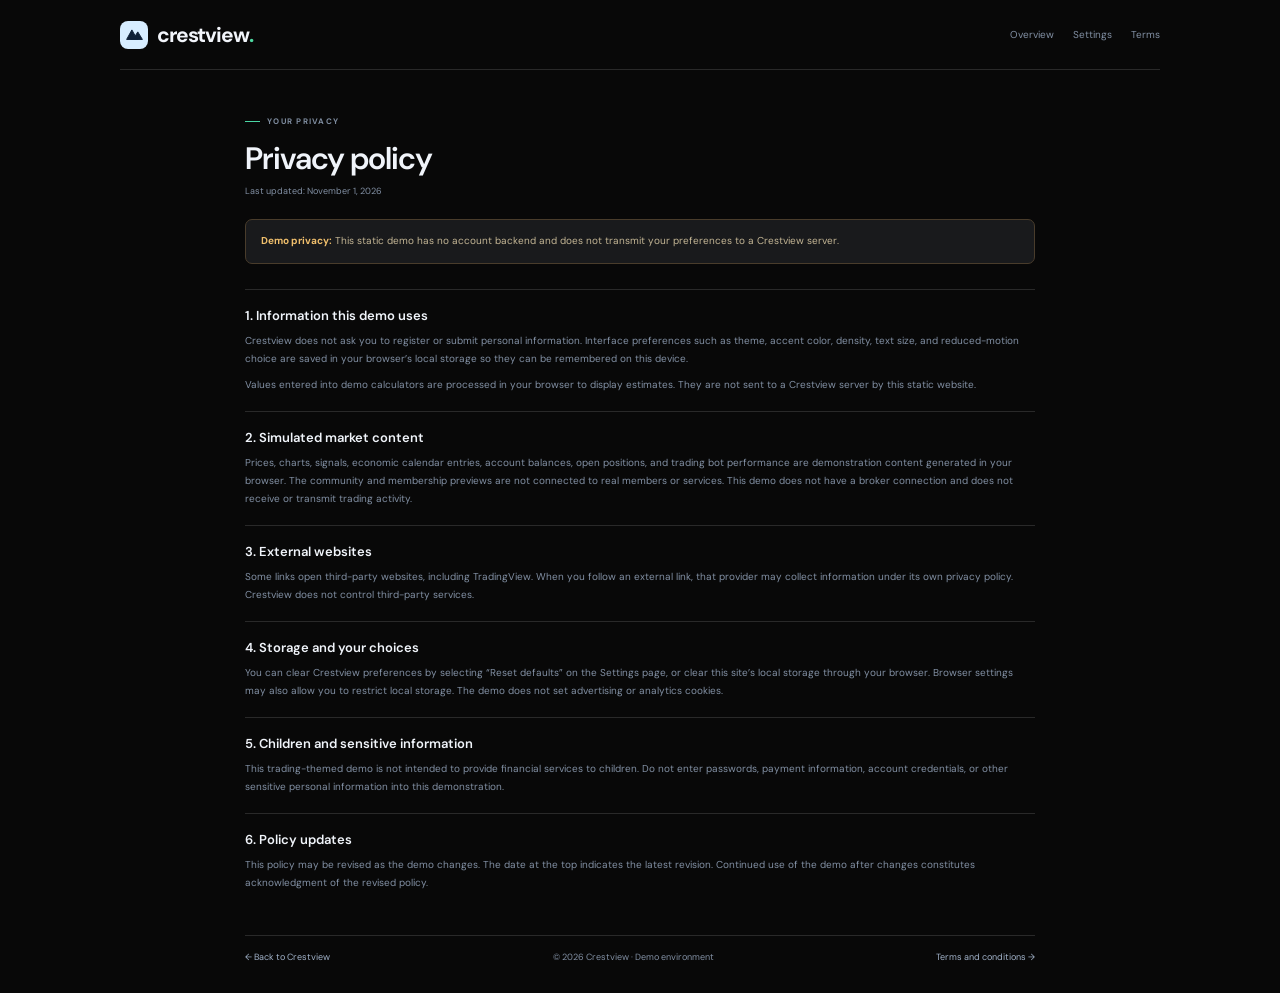
==== commit eb1eb59b: "Add files via upload" ====
--- a/privacy.html
+++ b/privacy.html
@@ -3,7 +3,7 @@
 <head><meta charset="UTF-8"><meta name="viewport" content="width=device-width, initial-scale=1.0"><meta name="theme-color" content="#08111f"><meta name="description" content="Crestview demo website privacy policy."><title>Privacy Policy — Crestview</title><link rel="preconnect" href="https://fonts.googleapis.com"><link rel="preconnect" href="https://fonts.gstatic.com" crossorigin><link href="https://fonts.googleapis.com/css2?family=DM+Mono:wght@400;500&family=DM+Sans:wght@400;500;600;700&display=swap" rel="stylesheet"><link rel="stylesheet" href="styles.css"><link rel="stylesheet" href="pages.css"><script src="theme.js"></script></head>
 <body class="legal-page"><header class="legal-header"><a class="brand" href="index.html"><span class="brand-mark" aria-hidden="true"><svg viewBox="0 0 32 32"><path d="M4 23.5 12 9l5.1 9.1L21 12l7 11.5H4Z"/><path d="M10 23.5h12"/></svg></span><span>crestview<span class="brand-period">.</span></span></a><nav aria-label="Legal navigation"><a href="index.html">Overview</a><a href="settings.html">Settings</a><a href="terms.html">Terms</a></nav></header><main class="legal-content"><div class="eyebrow"><span class="eyebrow-line"></span> YOUR PRIVACY</div><h1>Privacy policy</h1><p class="legal-updated">Last updated: November 1, 2026</p><div class="legal-notice"><strong>Demo privacy:</strong> This static demo has no account backend and does not transmit your preferences to a Crestview server.</div>
 <section><h2>1. Information this demo uses</h2><p>Crestview does not ask you to register or submit personal information. Interface preferences such as theme, accent color, density, text size, and reduced-motion choice are saved in your browser’s local storage so they can be remembered on this device.</p><p>Values entered into demo calculators are processed in your browser to display estimates. They are not sent to a Crestview server by this static website.</p></section>
-<section><h2>2. Simulated market content</h2><p>Prices, charts, signals, economic calendar entries, account balances, and trading bot performance are demonstration content. The demo does not have a broker connection and does not receive or transmit trading activity.</p></section>
+<section><h2>2. Simulated market content</h2><p>Prices, charts, signals, economic calendar entries, account balances, open positions, and trading bot performance are demonstration content generated in your browser. The community and membership previews are not connected to real members or services. This demo does not have a broker connection and does not receive or transmit trading activity.</p></section>
 <section><h2>3. External websites</h2><p>Some links open third-party websites, including TradingView. When you follow an external link, that provider may collect information under its own privacy policy. Crestview does not control third-party services.</p></section>
 <section><h2>4. Storage and your choices</h2><p>You can clear Crestview preferences by selecting “Reset defaults” on the Settings page, or clear this site’s local storage through your browser. Browser settings may also allow you to restrict local storage. The demo does not set advertising or analytics cookies.</p></section>
 <section><h2>5. Children and sensitive information</h2><p>This trading-themed demo is not intended to provide financial services to children. Do not enter passwords, payment information, account credentials, or other sensitive personal information into this demonstration.</p></section>
--- a/styles.css
+++ b/styles.css
@@ -8,11 +8,11 @@
 
 :root {
   color-scheme: dark;
-  --page: #08111f;
-  --sidebar: #0a1422;
-  --panel: #0e1929;
-  --panel-raised: #111f31;
-  --border: #1b2a3d;
+  --page: #080808;
+  --sidebar: #0d0d0d;
+  --panel: #141414;
+  --panel-raised: #1b1b1b;
+  --border: #292929;
   --text: #f0f4fa;
   --muted: #8290a4;
   --subtle: #5e6d80;
@@ -37,7 +37,7 @@
 button:focus-visible, a:focus-visible, input:focus-visible, select:focus-visible { outline: 2px solid #6c8fff; outline-offset: 3px; }
 
 .app-shell { min-height: 100vh; }
-.sidebar { position: fixed; inset: 0 auto 0 0; z-index: 20; display: flex; flex-direction: column; width: 248px; overflow-x: hidden; overflow-y: auto; overscroll-behavior-y: contain; -webkit-overflow-scrolling: touch; padding: 27px 16px 13px; border-right: 1px solid #172437; background: var(--sidebar); }
+.sidebar { position: fixed; inset: 0 auto 0 0; z-index: 20; display: flex; flex-direction: column; width: 248px; overflow-x: hidden; overflow-y: auto; overscroll-behavior-y: contain; -webkit-overflow-scrolling: touch; padding: 27px 16px 13px; border-right: 1px solid #222; background: var(--sidebar); }
 .brand { display: flex; align-items: center; gap: 9px; width: fit-content; margin: 0 0 44px 7px; color: #f2f5fb; font-size: 21px; font-weight: 700; letter-spacing: -1.15px; }
 .brand-mark { display: grid; width: 28px; height: 28px; place-items: center; border-radius: 8px; background: #d7edff; }
 .brand-mark svg { width: 21px; fill: #102137; stroke: #102137; stroke-width: 1.5; stroke-linejoin: round; }
@@ -81,7 +81,7 @@
 .profile-menu { margin-left: auto; color: #91a0b3; font-size: 20px; letter-spacing: 1px; }
 
 .main-content { min-height: 100vh; margin-left: 248px; }
-.topbar { position: sticky; top: 0; z-index: 10; display: flex; align-items: center; justify-content: space-between; height: 61px; padding: 0 34px; border-bottom: 1px solid #172437; background: rgba(8,17,31,.94); backdrop-filter: blur(12px); }
+.topbar { position: sticky; top: 0; z-index: 10; display: flex; align-items: center; justify-content: space-between; height: 61px; padding: 0 34px; border-bottom: 1px solid #222; background: rgba(8,8,8,.94); backdrop-filter: blur(12px); }
 .breadcrumb { color: #8090a4; font-size: 11px; }
 .breadcrumb span { padding: 0 9px; color: #415168; }
 .breadcrumb strong { color: #e5eaf2; font-weight: 500; }
@@ -109,7 +109,7 @@
 .summary-grid { display: grid; grid-template-columns: 1.25fr 1fr 1fr 1fr; gap: 12px; margin-bottom: 15px; }
 .summary-card, .panel { min-width: 0; border: 1px solid var(--border); border-radius: 9px; background: var(--panel); }
 .summary-card { position: relative; overflow: hidden; min-height: 128px; padding: 15px 16px; }
-.balance-card { background: linear-gradient(115deg, #102436, #0e1929 74%); }
+.balance-card { background: linear-gradient(115deg, #171a1a, #141414 74%); }
 .card-heading { display: flex; align-items: center; justify-content: space-between; font-size: 8px; letter-spacing: .9px; }
 .more-button { padding: 0 2px; line-height: 10px; }
 .balance-line { display: flex; align-items: center; gap: 10px; margin-top: 13px; }
--- a/pages.css
+++ b/pages.css
@@ -192,6 +192,113 @@
 .legal-footer { display: flex; align-items: center; justify-content: space-between; gap: 12px; margin-top: 26px; padding-top: 15px; border-top: 1px solid var(--border); color: var(--muted); font-size: 9px; }
 .legal-footer a { color: #a2b3ca; }
 
+.position-count-link { color: inherit; }
+.position-count-link:hover { color: var(--accent); }
+.overview-positions-panel, .positions-workspace { margin-bottom: 14px; }
+.overview-positions-panel .panel-heading h2, .positions-workspace .panel-heading h2 { display: flex; align-items: center; gap: 9px; }
+.panel-heading .demo-badge { padding: 4px 6px; font-size: 7px; }
+.demo-inline-dot { display: inline-block; width: 5px; height: 5px; margin-left: 4px; border-radius: 50%; background: #e6b45e; }
+.position-table-wrap { width: 100%; margin-top: 13px; overflow-x: auto; }
+.position-table { width: 100%; min-width: 720px; border-collapse: collapse; text-align: left; }
+.position-table th { padding: 9px 10px; border-bottom: 1px solid var(--border); color: #78889d; font-size: 7px; font-weight: 600; letter-spacing: .45px; white-space: nowrap; }
+.position-table td { height: 48px; padding: 7px 10px; border-bottom: 1px solid rgba(126,145,168,.14); color: var(--text); font-size: 9px; white-space: nowrap; }
+.position-table th:first-child, .position-table td:first-child { padding-left: 2px; }
+.position-table .mono { font-size: 9px; }
+.position-table .signal-direction { display: inline-grid; }
+.position-instrument { display: flex; align-items: center; gap: 8px; }
+.position-instrument .currency-icon { flex-basis: 26px; width: 26px; height: 26px; font-size: 11px; }
+.position-instrument > span:last-child { display: grid; gap: 3px; }
+.position-instrument strong { font-size: 9px; font-weight: 600; }
+.position-instrument small { color: var(--muted); font-size: 8px; }
+.position-pnl { font-weight: 500; }
+.position-table tfoot td { height: 43px; border-bottom: 0; color: var(--muted); font-size: 8px; font-weight: 600; letter-spacing: .35px; }
+.position-table tfoot .position-total { color: var(--green); font-family: "DM Mono", monospace; font-size: 11px; letter-spacing: 0; }
+.demo-data-note { display: inline-block; margin-left: 7px; color: var(--muted); font-size: 7px; font-weight: 400; letter-spacing: 0; }
+.positions-workspace { padding: 18px; }
+.positions-workspace .position-table { min-width: 900px; }
+.positions-workspace .position-table td { height: 58px; }
+.position-close { padding: 5px 8px; border: 1px solid #3b3033; border-radius: 4px; background: #211719; color: #f08a91; font-size: 8px; cursor: pointer; }
+.position-close:hover { border-color: #9e4e58; background: #321b20; }
+.positions-empty { padding: 27px 12px; color: var(--muted); font-size: 10px; text-align: center; }
+.position-note { display: flex; align-items: flex-start; gap: 10px; margin-bottom: 14px; border-color: #413728; background: #171615; }
+.position-note p { margin: 0; color: #aba18e; font-size: 9px; line-height: 1.65; }
+.position-note strong { color: #ecc578; }
+.community-hero { position: relative; display: flex; align-items: center; justify-content: space-between; min-height: 191px; overflow: hidden; margin-bottom: 13px; padding: 25px 28px; border: 1px solid #293334; border-radius: 10px; background: radial-gradient(ellipse at 87% 45%,#202c2b 0,#171d1d 30%,#121313 72%); }
+.community-hero > div:first-child { position: relative; z-index: 1; max-width: 610px; }
+.community-hero h1 { max-width: 530px; margin-top: 10px; font-size: clamp(24px,3vw,34px); line-height: 1.12; }
+.community-hero .subtitle { max-width: 520px; line-height: 1.6; }
+.community-hero-art { position: relative; display: grid; flex: 0 0 140px; width: 140px; height: 130px; place-items: center; }
+.community-hero-art > span { z-index: 1; display: grid; width: 58px; height: 58px; place-items: center; border: 1px solid #54645b; border-radius: 19px; background: #222c28; color: var(--accent); font-size: 29px; box-shadow: 0 0 45px rgba(81,214,166,.14); }
+.community-hero-art i { position: absolute; width: 82px; height: 82px; border: 1px solid rgba(120,155,134,.25); border-radius: 50%; }
+.community-hero-art i:nth-of-type(2) { width: 112px; height: 112px; }
+.community-hero-art i:nth-of-type(3) { width: 138px; height: 138px; }
+.community-stats { display: grid; grid-template-columns: repeat(4,minmax(0,1fr)); gap: 8px; margin-bottom: 24px; padding: 13px; border: 1px solid var(--border); border-radius: 8px; background: var(--panel); }
+.community-stats > div { display: grid; gap: 5px; padding: 3px 11px; border-right: 1px solid var(--border); }
+.community-stats > div:last-child { border-right: 0; }
+.community-stats strong { color: var(--text); font-size: 11px; font-weight: 600; }
+.community-stats .demo-value { color: #e6b45e; font-size: 9px; }
+.community-stats span { color: var(--muted); font-size: 8px; }
+.community-tier-section { margin: 22px 0 25px; }
+.community-tier-section > h2 { margin: 6px 0 0; font-size: 17px; }
+.community-tier-section > .panel-description { margin-top: 6px; }
+.community-tiers { display: grid; grid-template-columns: repeat(3,minmax(0,1fr)); gap: 11px; margin-top: 15px; }
+.community-tier { position: relative; display: flex; flex-direction: column; min-width: 0; min-height: 300px; padding: 16px; border: 1px solid var(--border); border-radius: 8px; background: var(--panel); }
+.featured-tier { border-color: #465544; background: linear-gradient(155deg,#1b211c,#151716 54%,#141414); box-shadow: 0 0 0 1px rgba(81,214,166,.08); }
+.tier-ribbon { position: absolute; top: 0; right: 12px; padding: 5px 7px; border-radius: 0 0 4px 4px; background: #263d30; color: #85ddb1; font-size: 7px; font-weight: 700; letter-spacing: .5px; }
+.tier-symbol { display: grid; width: 31px; height: 31px; margin-bottom: 12px; place-items: center; border: 1px solid #303a45; border-radius: 8px; background: #1d242a; color: #c4d2e3; font-size: 15px; }
+.tier-pro { border-color: #375142; background: #1c2a22; color: var(--accent); }
+.tier-analyst { border-color: #3a3551; background: #242132; color: #b7a3ff; }
+.tier-kicker { color: var(--muted); font-size: 7px; font-weight: 700; letter-spacing: .8px; }
+.community-tier h3 { margin: 5px 0; font-size: 19px; font-weight: 600; }
+.tier-description { min-height: 36px; margin: 0; color: var(--muted); font-size: 9px; line-height: 1.6; }
+.community-tier ul { display: grid; gap: 10px; margin: 15px 0 17px; padding: 13px 0; border-top: 1px solid var(--border); border-bottom: 1px solid var(--border); list-style: none; }
+.community-tier li { position: relative; padding-left: 15px; color: #b4c0cf; font-size: 8px; line-height: 1.4; }
+.community-tier li::before { position: absolute; left: 0; color: var(--accent); content: "✓"; }
+.community-tier .community-join { justify-content: center; width: 100%; min-height: 33px; margin-top: auto; font-size: 9px; }
+.community-tier .primary-button { justify-content: space-between; }
+.tier-note { margin-top: 7px; color: var(--muted); font-size: 7px; text-align: center; }
+.community-activities { margin-bottom: 16px; }
+.community-activities > .panel-heading { margin-bottom: 11px; }
+.community-activities .panel-heading h2 { font-size: 15px; }
+.activity-grid { display: grid; grid-template-columns: repeat(2,minmax(0,1fr)); gap: 9px; }
+.activity-card { display: flex; align-items: flex-start; gap: 10px; min-width: 0; padding: 12px; border: 1px solid var(--border); border-radius: 7px; background: var(--panel); }
+.activity-icon { display: grid; flex: 0 0 28px; width: 28px; height: 28px; place-items: center; border: 1px solid #2a3a43; border-radius: 7px; background: #182120; color: var(--accent); }
+.activity-card > div { min-width: 0; }
+.activity-card h3 { margin: 1px 0 4px; font-size: 9px; font-weight: 600; }
+.activity-card p { margin: 0; color: var(--muted); font-size: 8px; line-height: 1.55; }
+.activity-tag { display: inline-block; margin-top: 8px; color: #8695a8; font-size: 7px; letter-spacing: .45px; }
+.activity-action { flex: 0 0 auto; align-self: center; margin-left: auto; font-size: 8px; white-space: nowrap; }
+.community-disclaimer { display: flex; align-items: flex-start; gap: 9px; margin-bottom: 14px; padding: 11px 12px; border: 1px solid #3b3426; border-radius: 6px; background: #191816; }
+.community-disclaimer > .demo-pulse { flex: 0 0 6px; margin-top: 4px; }
+.community-disclaimer p { margin: 0; color: #aaa18e; font-size: 8px; line-height: 1.6; }
+.community-disclaimer strong { color: #e8c37e; }
+
+html:not([data-theme="light"]) .topbar { background: rgba(8,8,8,.94); }
+html:not([data-theme="light"]) .nav-link:hover, html:not([data-theme="light"]) .nav-link.active { background: #1a1a1a; }
+html:not([data-theme="light"]) .nav-count { background: #242424; }
+html:not([data-theme="light"]) .watch-item:hover, html:not([data-theme="light"]) .watch-item.selected { background: #191919; }
+html:not([data-theme="light"]) .plan-card { border-color: #303030; background: radial-gradient(ellipse at 100% 0, #252525 0, #181818 52%, #111 100%); }
+html:not([data-theme="light"]) .plan-button { border-color: #3a3a3a; background: #242424; }
+html:not([data-theme="light"]) .timeframes { background: #1b1b1b; }
+html:not([data-theme="light"]) .timeframes button:hover, html:not([data-theme="light"]) .timeframes button.selected { background: #333; }
+html:not([data-theme="light"]) .market-search,
+html:not([data-theme="light"]) .filter-chip,
+html:not([data-theme="light"]) .settings-select,
+html:not([data-theme="light"]) .date-picker,
+html:not([data-theme="light"]) .calendar-step,
+html:not([data-theme="light"]) .input-wrap,
+html:not([data-theme="light"]) .select-wrap { border-color: #303030; background: #101010; }
+html:not([data-theme="light"]) .filter-chip.selected { background: color-mix(in srgb, var(--accent) 12%, #141414); }
+html:not([data-theme="light"]) .signal-card,
+html:not([data-theme="light"]) .bot-card,
+html:not([data-theme="light"]) .marketplace-card { border-color: #292929; background: #191919; }
+html:not([data-theme="light"]) .locked-overlay { background: rgba(8,8,8,.9); }
+html:not([data-theme="light"]) .calc-result,
+html:not([data-theme="light"]) .result-detail-grid > div,
+html:not([data-theme="light"]) .formula { border-color: #303030; background: #191919; }
+html:not([data-theme="light"]) .refresh-dialog { border-color: #333; background: #151515; }
+html:not([data-theme="light"]) .refresh-overlay { background: rgba(0,0,0,.8); }
+
 html[data-accent="blue"] { --accent: #7c9cff; }
 html[data-accent="violet"] { --accent: #b49bff; }
 html[data-accent="amber"] { --accent: #f0bd68; }
@@ -317,3 +424,63 @@
   .event-expectations strong { font-size: 7px; }
   .calendar-day-label strong { font-size: 9px; }
 }
+
+html[data-theme="light"] .position-table td { border-color: #e2e7ed; color: #2f3e52; }
+html[data-theme="light"] .position-table th { border-color: #dfe5ec; }
+html[data-theme="light"] .position-instrument strong { color: #27374b; }
+html[data-theme="light"] .position-table tfoot td { color: #65758a; }
+html[data-theme="light"] .position-note { border-color: #e6d9bb; background: #fffaf0; }
+html[data-theme="light"] .position-note p { color: #756d5d; }
+html[data-theme="light"] .position-note strong { color: #9c701f; }
+html[data-theme="light"] .community-hero { border-color: #dce5e2; background: radial-gradient(ellipse at 87% 45%,#e0eee8 0,#f0f5f2 38%,#fff 78%); }
+html[data-theme="light"] .community-hero-art > span { border-color: #b6d2c4; background: #e3f0e9; }
+html[data-theme="light"] .community-hero-art i { border-color: rgba(71,133,103,.25); }
+html[data-theme="light"] .community-stats { background: #fff; }
+html[data-theme="light"] .community-stats strong { color: #26374b; }
+html[data-theme="light"] .community-tier { background: #fff; }
+html[data-theme="light"] .featured-tier { border-color: #b9d6c6; background: linear-gradient(155deg,#eff8f2,#fff 75%); }
+html[data-theme="light"] .community-tier li { color: #516176; }
+html[data-theme="light"] .tier-symbol { border-color: #dce3e9; background: #f0f4f7; color: #526379; }
+html[data-theme="light"] .tier-pro { border-color: #c1decf; background: #eaf6ef; color: #248159; }
+html[data-theme="light"] .tier-analyst { border-color: #d7ceec; background: #f1eef9; color: #7154ad; }
+html[data-theme="light"] .tier-ribbon { background: #e2f2e8; color: #27764f; }
+html[data-theme="light"] .community-tier ul { border-color: #e1e7ed; }
+html[data-theme="light"] .activity-card { border-color: #dfe5ec; background: #fff; }
+html[data-theme="light"] .activity-icon { border-color: #d4e5dc; background: #edf6f1; }
+html[data-theme="light"] .community-disclaimer { border-color: #e7d8b8; background: #fff9ec; }
+html[data-theme="light"] .community-disclaimer p { color: #786f5d; }
+
+@media (max-width: 980px) {
+  .community-tiers { gap: 8px; }
+  .community-tier { padding: 13px; }
+}
+@media (max-width: 740px) {
+  .activity-grid { grid-template-columns: minmax(0,1fr); }
+  .community-stats { grid-template-columns: repeat(2,minmax(0,1fr)); }
+  .community-stats > div:nth-child(2) { border-right: 0; }
+  .community-stats > div:nth-child(-n+2) { padding-bottom: 9px; border-bottom: 1px solid var(--border); }
+  .community-stats > div:nth-child(n+3) { padding-top: 9px; }
+  .community-tiers { grid-template-columns: minmax(0,1fr); }
+  .community-tier { min-height: 0; }
+  .community-tier ul { margin-bottom: 13px; }
+  .tier-description { min-height: 0; }
+}
+@media (max-width: 520px) {
+  .community-hero { min-height: 0; padding: 19px 16px; }
+  .community-hero-art { flex: 0 0 55px; width: 55px; height: 75px; margin-left: 4px; }
+  .community-hero-art > span { width: 40px; height: 40px; border-radius: 13px; font-size: 21px; }
+  .community-hero-art i:nth-of-type(1) { width: 54px; height: 54px; }
+  .community-hero-art i:nth-of-type(2) { width: 70px; height: 70px; }
+  .community-hero-art i:nth-of-type(3) { display: none; }
+  .community-hero h1 { font-size: 22px; }
+  .community-hero .subtitle { font-size: 9px; }
+  .community-stats { padding: 9px 5px; }
+  .community-stats > div { padding-right: 6px; padding-left: 7px; }
+  .community-stats strong { font-size: 9px; }
+  .community-stats span { font-size: 7px; }
+  .activity-card { flex-wrap: wrap; }
+  .activity-action { margin-left: 38px; }
+  .positions-workspace { padding: 13px; }
+  .overview-positions-panel > .panel-heading .text-link { font-size: 8px; white-space: nowrap; }
+  .position-table-wrap { margin-right: -1px; }
+}
